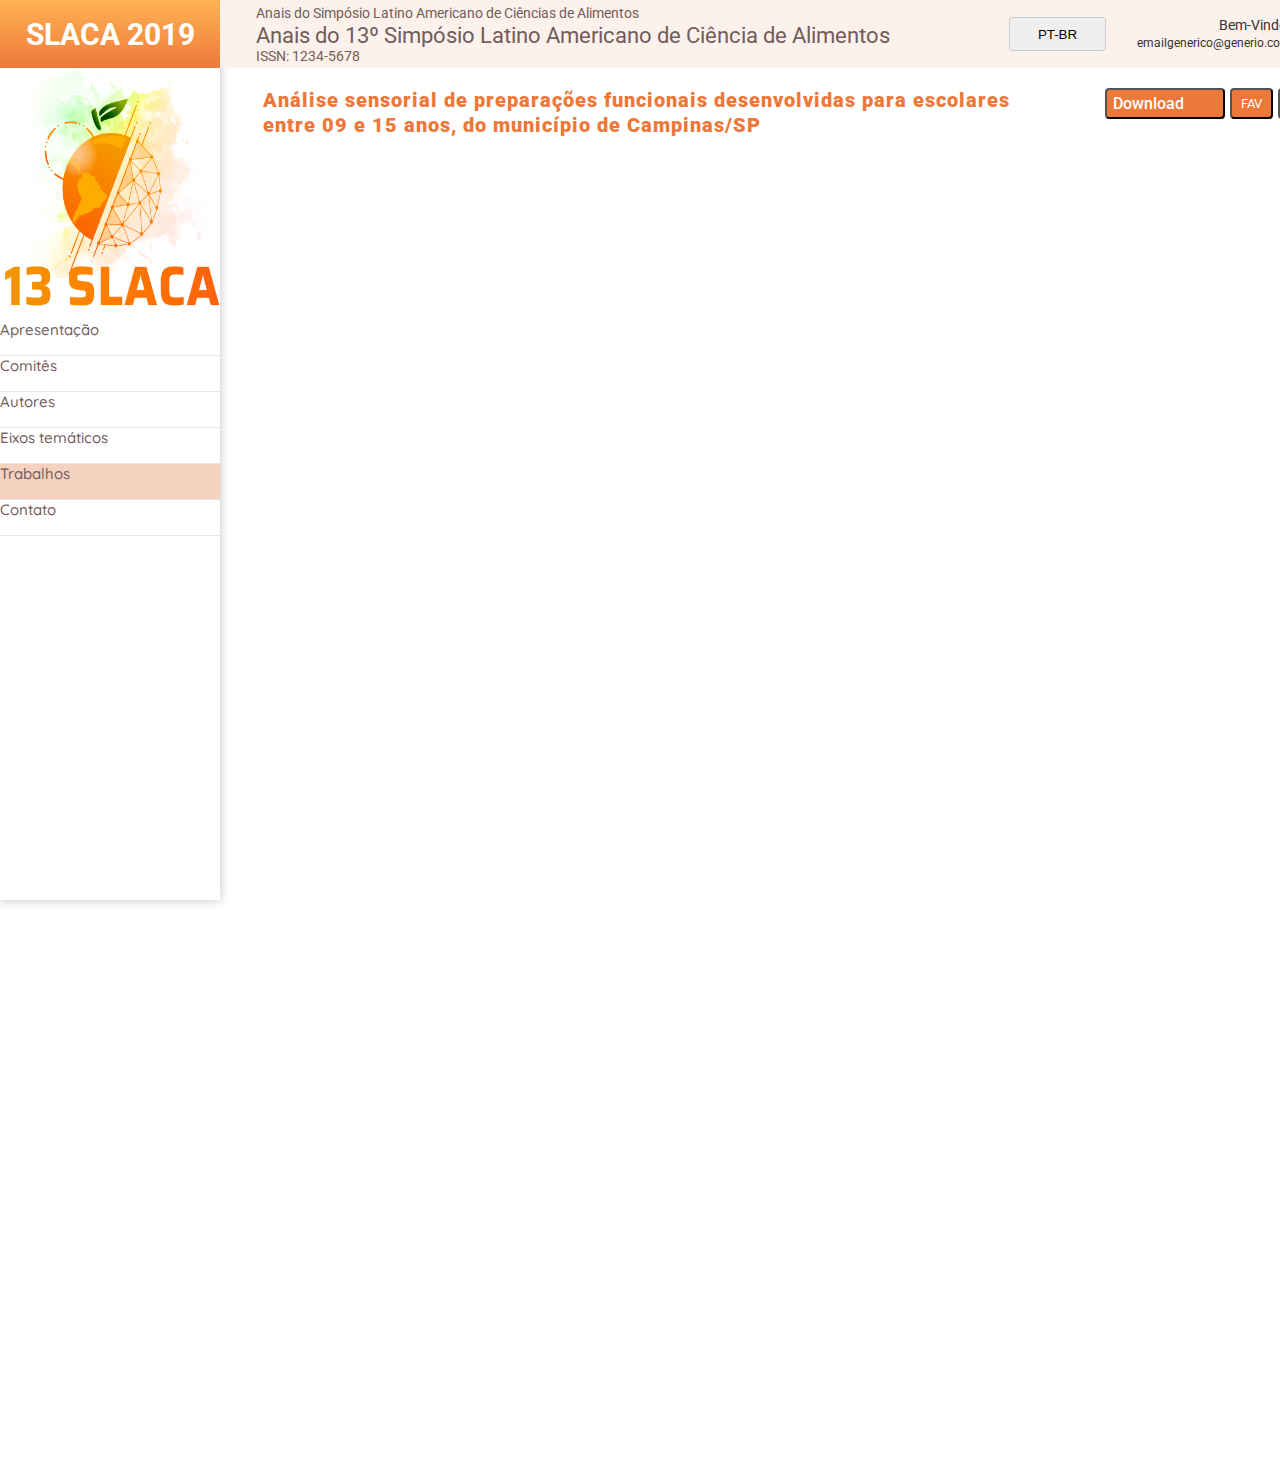
==== index.html @ f7edade9 "side-menu e header" ====
<!DOCTYPE html>
<html lang="en">
<head>
    <meta charset="UTF-8">
    <meta name="viewport" content="width=device-width, initial-scale=1.0">
    <title>Chuva-Exercício Front-End</title>

    <!--Estilos-->
    <link rel="stylesheet" href="styles/side-menu.css">    
    <link rel="stylesheet" href="styles/header.css">
    <link rel="stylesheet" href="styles/page-content.css">

    <!--Fontes-->
    <link href='https://fonts.googleapis.com/css?family=Roboto' rel='stylesheet'>
    <link href="https://fonts.googleapis.com/css2?family=Quicksand&display=swap" rel="stylesheet">
</head>
<body>
    <!-- Side-Menu -->
    <div class="sidenav">
        <div class="sidebar">
            <h2 class="nome-evento">SLACA 2019</h2>
            <img src="images/logo-slaca.png" alt="13 Slaca" width="220px" height="258px">
            <h3 class="apresentação">Apresentação</h3>
            <h3 class="comitês">Comitês</h3>
            <h3 class="autores">Autores</h3>
            <h3 class="eixos">Eixos temáticos</h3>
            <h3 class="trabalhos">Trabalhos</h3>
            <h3 class="contato">Contato</h3>
        </div>
    </div>

    <!-- Page-Content -->
    <div class="header">
        <p class="p1">Anais do Simpósio Latino Americano de Ciências de Alimentos </p>
        <p class="p2">Anais do 13º Simpósio Latino Americano de Ciência de Alimentos </p>
        <p class="p3">ISSN: 1234-5678</p>
        
        <button class="dropbtn">PT-BR</button>

        <p class="bem-vindo">Bem-Vindo!</p>
        <p class="email">emailgenerico@generio.com</p>
        <!--<img src="/images/pessoa-que-nao-existe.png" alt="pessoa-que-nao-existe">-->
    </div>

    <div class="page-content">
        <p class="titulo1">Análise sensorial de preparações funcionais desenvolvidas para escolares entre 09 e 15 anos, do município de Campinas/SP </p>

        <button class="downloadbtn">Download</button>
        <button class="favbtn">FAV</button>
        <button class="doibtn">DOI</button>

    </div>

</body>
</html>
---- styles/side-menu.css ----
.sidenav {
    position: absolute;
    width: 220px;
    left: 0px;
    top: 0px;
    bottom: 0px;
    background: #FFFFFF;
    box-shadow: 0px 0px 10px rgba(0, 0, 0, 0.25);
}
.sidebar{
    display: flex;
    flex-direction: column;
    align-items: flex-start;
    padding: 0px;

    position: absolute;
    height: 536px;
    left: 0%;
    right: 0%;
    top: 0px;
}

.nome-evento{
    background: linear-gradient(180deg, #FFB354 0%, #EE7A3A 100%);;
    position: static;
    width: 220px;
    height: 68px;
    top: 0px;
    flex: none;
    order: 0;
    align-self: center;
    flex-grow: 0;
    margin: 0px 0px;

    /* Titulo */
    font-family: 'Roboto';
    font-style: normal;
    font-weight: bold;
    font-size: 30px;
    line-height: 35px;

    display: flex;
    align-items: center;
    justify-content: center;
    text-align: center;
    color: #FFFFFF;
}

.sidenav h3{
    font-family: 'Quicksand';
    font-style: normal;
    font-weight: 500;
    font-size: 15px;
    line-height: 19px;

    margin-block-start: 0;
    margin-block-end: 0;
    margin-inline-start: 0;
    margin-inline-end: 0;

    color: #725C5C;
}
.sidenav h3.apresentação,
         h3.comitês,
         h3.autores,
         h3.eixos,
         h3.trabalhos,
         h3.contato
{
    position: static;
    width: 220px;
    height: 35px;
    left: 0px;
    right: 40%;
    flex: none;
    align-self: center;
    justify-self: center;
    flex-grow: 0;
    margin: 0px 0px;

    border-bottom: 1px solid #E7E7E7;
}
.sidebar h3.trabalhos{
    background: #f5d2c0;
}
---- styles/header.css ----
.header{
    position: absolute;
    width: 1146px;
    height: 68px;
    left: 220px;
    top: 0px;

    background: #FDF1EB;
}
p{
    position: absolute;
    margin: 0 0 0 0;;
    margin-block-start: 0;
    margin-block-end: 0;
    margin-inline-start: 0;
    margin-inline-end: 0;

    font-family: 'Roboto';
    font-style: normal;
    font-weight: normal;

    color: #725C5C;
}
.header .p1{
    width: 391px;
    height: 16px;
    left: 36px;
    top: 5px;

    font-size: 14px;
    line-height: 16px;
}
.header .p2{
    width: 643px;
    height: 26px;
    left: 36px;
    top: 23px;
    
    font-size: 22px;
    line-height: 26px;
}
.header .p3{
    width: 105px;
    height: 16px;
    left: 36px;
    top: 48px;

    font-size: 14px;
    line-height: 16px;
}

.dropbtn{
    position: absolute;
    width: 97px;
    height: 34px;
    left: 789px;
    top: 17px;

    border: 1px solid #CCCCCC;
    box-sizing: border-box;
    border-radius: 3px;
}

.header .bem-vindo{
    position: absolute;
    height: 18px;
    width: 72px;
    top: 17px;
    left: 999px;

    line-height: 17px;
    font-size: 14px;

    text-align: right;

    color: #333333
}

.header .email{
    position: absolute;
    width: 163px;
    height: 15px;
    left: 908px;
    top: 36px;

    font-size: 12px;
    line-height: 15px;
    
    text-align: right;
    
    color: #333333;
}

/*.header img{
    position: absolute;
    left: 94.05%;
    right: 3.3%;
    top: 27.48%;
    bottom: 27.48%;

    background: #F5F5F5;
    border: 1px solid #F5F5F5;
    box-sizing: border-box;
}*/
---- styles/page-content.css ----
.page-content{
    position: absolute;
    width: 1059px;
    height: 1382px;
    left: 263px;
    top: 88px;
}

.titulo1{
    position: absolute;
    height: 54px;
    left: 0px;
    right: 273px;
    top: 0px;

    font-family: 'Roboto';
    font-style: normal;
    font-weight: 900;
    font-size: 20px;
    line-height: 25px;

    letter-spacing: 0.05em;

    color: #ED7839;
}

.downloadbtn{
    position: absolute;
    left: 79.51%;
    right: 9.16%;
    top: 0%;
    bottom: 97.76%;

    background: #ED7839;
    border-radius: 4px;

    color: #FFFFFF;
    font-family: Roboto;
    font-style: normal;
    font-weight: 500;
    font-size: 16px;
    line-height: 19px;
    display: flex;
    align-items: center;
    text-align: center;
}

.favbtn{
    position: absolute;
    left: 91.31%;
    right: 4.63%;
    top: 0%;
    bottom: 97.76%;
    
    background: #ED7839;
    border-radius: 4px;

    font-family: 'Roboto';

    color: #FFFFFF;
}

.doibtn{
    position: absolute;
    left: 95.85%;
    right: 0.09%;
    top: 0%;
    bottom: 97.76%;

    background: #ED7839;
    border-radius: 4px;

    font-family: 'Roboto';
    color: #FFFFFF;
    
}
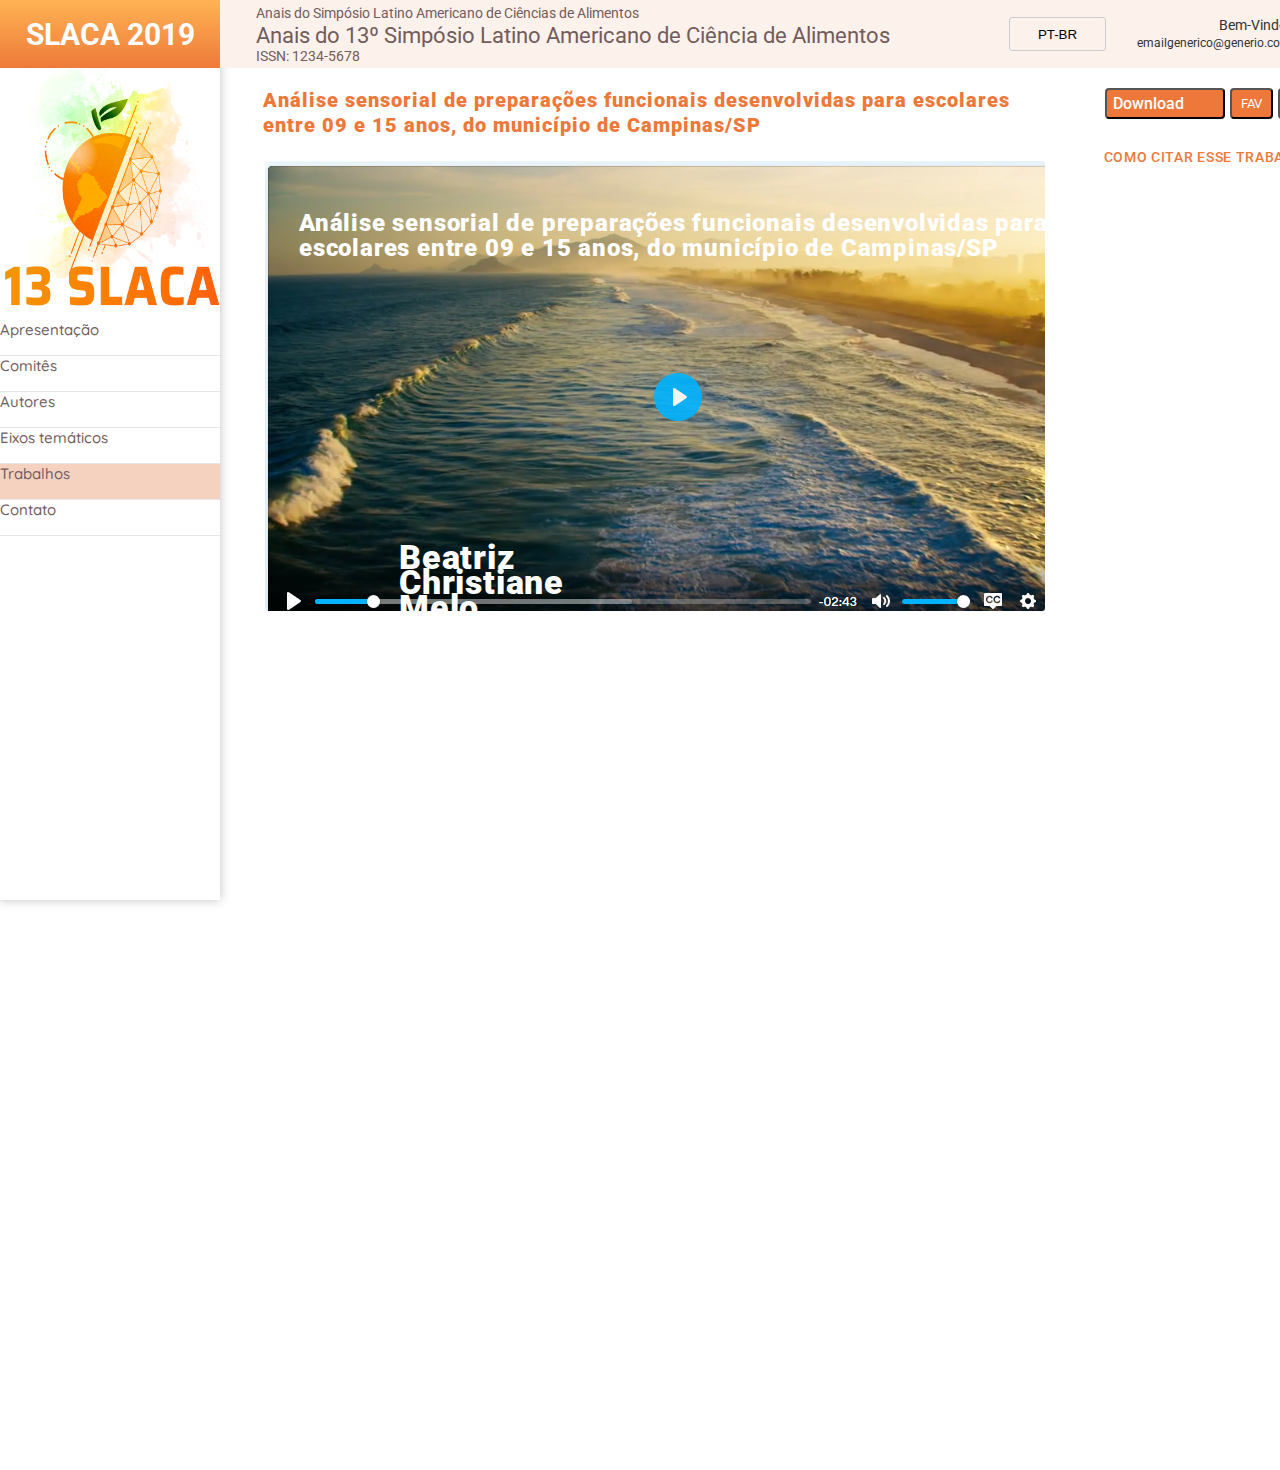
==== commit aaba54d6: "Page Content-Video" ====
--- a/index.html
+++ b/index.html
@@ -43,12 +43,23 @@
     </div>
 
     <div class="page-content">
-        <p class="titulo1">Análise sensorial de preparações funcionais desenvolvidas para escolares entre 09 e 15 anos, do município de Campinas/SP </p>
+        <p class="page-titulo">Análise sensorial de preparações funcionais desenvolvidas para escolares entre 09 e 15 anos, do município de Campinas/SP </p>
 
-        <button class="downloadbtn">Download</button>
+        <button class="downloadbtn" type="button" onclick="alert('Download iniciado')">Download</button>
         <button class="favbtn">FAV</button>
         <button class="doibtn">DOI</button>
 
+        <p class="citacao">COMO CITAR ESSE TRABALHO?</p>
+
+        <div class="video-apresentacao">
+            <h3 class="video-titulo">Análise sensorial de preparações funcionais desenvolvidas para escolares entre 09 e 15 anos, do município de Campinas/SP </h3>
+            <h3 class="video-nome">Beatriz Christiane Melo</h3>
+            <h5 class="video-universidade">FCA / Universidade Estadual de Campinas</h5>
+        </div>
+
+        <div class="detalhes">
+            
+        </div>
     </div>
 
 </body>
--- a/styles/header.css
+++ b/styles/header.css
@@ -7,7 +7,7 @@
 
     background: #FDF1EB;
 }
-p{
+.header p{
     position: absolute;
     margin: 0 0 0 0;;
     margin-block-start: 0;
@@ -59,6 +59,8 @@
     border: 1px solid #CCCCCC;
     box-sizing: border-box;
     border-radius: 3px;
+
+    background: #FDF1EB;
 }
 
 .header .bem-vindo{
--- a/styles/page-content.css
+++ b/styles/page-content.css
@@ -6,12 +6,12 @@
     top: 88px;
 }
 
-.titulo1{
+.page-titulo{
     position: absolute;
     height: 54px;
     left: 0px;
     right: 273px;
-    top: 0px;
+    margin-top: 0px;
 
     font-family: 'Roboto';
     font-style: normal;
@@ -74,3 +74,86 @@
     color: #FFFFFF;
     
 }
+
+.citacao{
+    position: absolute;
+    height: 25px;
+    left: 820px;
+    right: 0px;
+    top: 43px;
+    
+    font-family: 'Roboto';
+    font-style: normal;
+    font-weight: 500;
+    font-size: 14px;
+    line-height: 25px;
+    
+    text-align: right;
+    letter-spacing: 0.05em;
+    
+    color: #ED7839;
+}
+.video-apresentacao{
+    display: flex;
+    position: absolute;
+    width: 780px;
+    height: 450px;
+    left: 2px;
+    top: 73px;
+    
+    font-family: 'Roboto';
+    font-style: normal;
+    letter-spacing: 0.05em;
+    line-height: 25px;
+    
+
+    background: url('../images/imagem-video.png');
+    background-color: rgba(141, 53, 6, 0.5);
+    border-radius: 3px;
+}
+
+.video-titulo{
+    position: relative;
+    height: 54px;
+    left: 34px;
+    right: 291px;
+    top: 50px;
+    margin: 0;
+
+    font-weight: 900;
+    font-size: 24px;
+    
+
+    color: #FFFFFF;
+}
+
+.video-nome {
+    position: absolute;
+    display: flex;
+    height: 36px;
+    left: 134px;
+    right: 400px;
+    top: 384px;
+    margin: 0;
+
+    font-weight: 900;
+    font-size: 34px;
+    
+    
+
+    color: #FFFFFF;
+}
+
+.video-universidade{
+    position: absolute;
+    height: 27px;
+    left: 136px;
+    right: 506px;
+    top: 425px;
+
+    font-weight: 900;
+    font-size: 20px;
+    text-align: justify;
+    
+    color: #FFFFFF;
+}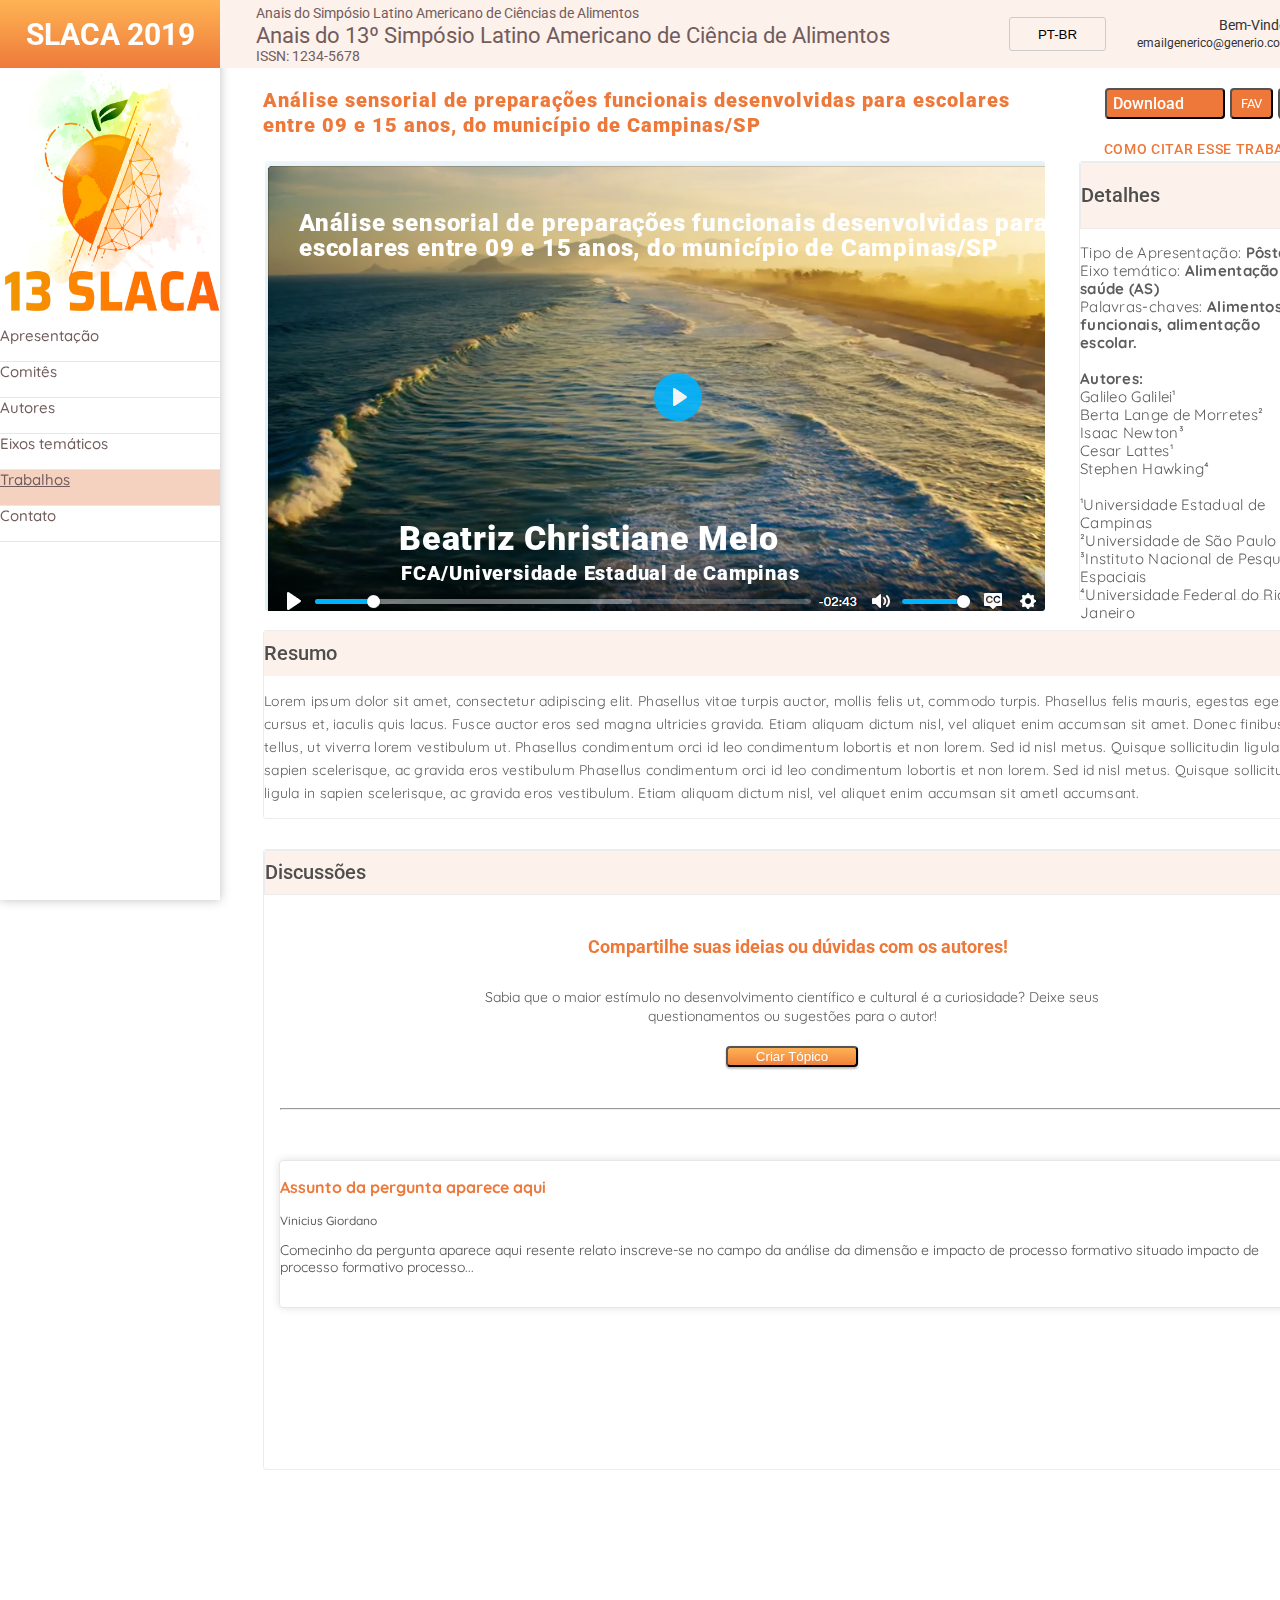
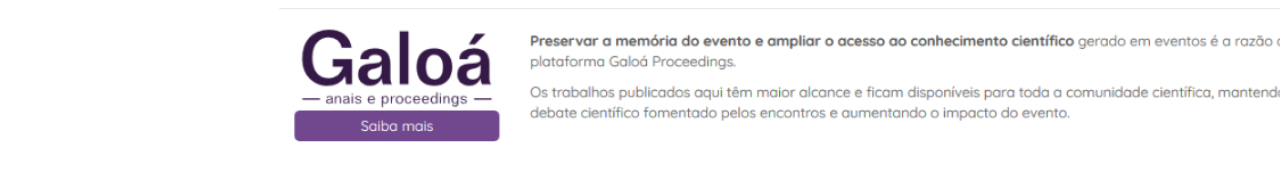
==== commit 1171275e: "Finalizando Page-content e Footer" ====
--- a/index.html
+++ b/index.html
@@ -1,31 +1,34 @@
 <!DOCTYPE html>
 <html lang="en">
+
 <head>
     <meta charset="UTF-8">
     <meta name="viewport" content="width=device-width, initial-scale=1.0">
     <title>Chuva-Exercício Front-End</title>
 
     <!--Estilos-->
-    <link rel="stylesheet" href="styles/side-menu.css">    
+    <link rel="stylesheet" href="styles/side-menu.css">
     <link rel="stylesheet" href="styles/header.css">
     <link rel="stylesheet" href="styles/page-content.css">
+    <link rel="stylesheet" href="styles/footer.css">
 
     <!--Fontes-->
     <link href='https://fonts.googleapis.com/css?family=Roboto' rel='stylesheet'>
     <link href="https://fonts.googleapis.com/css2?family=Quicksand&display=swap" rel="stylesheet">
 </head>
+
 <body>
     <!-- Side-Menu -->
     <div class="sidenav">
         <div class="sidebar">
             <h2 class="nome-evento">SLACA 2019</h2>
             <img src="images/logo-slaca.png" alt="13 Slaca" width="220px" height="258px">
-            <h3 class="apresentação">Apresentação</h3>
-            <h3 class="comitês">Comitês</h3>
-            <h3 class="autores">Autores</h3>
-            <h3 class="eixos">Eixos temáticos</h3>
-            <h3 class="trabalhos">Trabalhos</h3>
-            <h3 class="contato">Contato</h3>
+            <a class="apresentação">Apresentação</a>
+            <a class="comitês">Comitês</a>
+            <a class="autores">Autores</a>
+            <a class="eixos">Eixos temáticos</a>
+            <a href="#" class="trabalhos">Trabalhos</a>
+            <a class="contato">Contato</a>
         </div>
     </div>
 
@@ -34,7 +37,7 @@
         <p class="p1">Anais do Simpósio Latino Americano de Ciências de Alimentos </p>
         <p class="p2">Anais do 13º Simpósio Latino Americano de Ciência de Alimentos </p>
         <p class="p3">ISSN: 1234-5678</p>
-        
+
         <button class="dropbtn">PT-BR</button>
 
         <p class="bem-vindo">Bem-Vindo!</p>
@@ -43,7 +46,8 @@
     </div>
 
     <div class="page-content">
-        <p class="page-titulo">Análise sensorial de preparações funcionais desenvolvidas para escolares entre 09 e 15 anos, do município de Campinas/SP </p>
+        <p class="page-titulo">Análise sensorial de preparações funcionais desenvolvidas para escolares entre 09 e 15
+            anos, do município de Campinas/SP </p>
 
         <button class="downloadbtn" type="button" onclick="alert('Download iniciado')">Download</button>
         <button class="favbtn">FAV</button>
@@ -52,15 +56,76 @@
         <p class="citacao">COMO CITAR ESSE TRABALHO?</p>
 
         <div class="video-apresentacao">
-            <h3 class="video-titulo">Análise sensorial de preparações funcionais desenvolvidas para escolares entre 09 e 15 anos, do município de Campinas/SP </h3>
+            <h3 class="video-titulo">Análise sensorial de preparações funcionais desenvolvidas para escolares entre 09 e
+                15 anos, do município de Campinas/SP </h3>
             <h3 class="video-nome">Beatriz Christiane Melo</h3>
-            <h5 class="video-universidade">FCA / Universidade Estadual de Campinas</h5>
+            <h5 class="video-universidade">FCA/Universidade Estadual de Campinas</h5>
         </div>
 
         <div class="detalhes">
-            
+            <div class="detalhes-header">
+                <p>Detalhes</p>
+            </div>
+            <p class="detalhes-poster">Tipo de Apresentação: <b>Pôster</b> <br>
+                Eixo temático: <b>Alimentação e saúde (AS)</b> <br>
+                Palavras-chaves: <b>Alimentos funcionais, alimentação escolar.</b>
+                <br>
+                <br>
+                
+                <b>Autores:</b>
+                <br>
+                Galileo Galilei¹ <br>
+                Berta Lange de Morretes² <br>
+                Isaac Newton³<br>
+                Cesar Lattes¹<br>
+                Stephen Hawking⁴
+                <br>
+                <br>
+                ¹Universidade Estadual de Campinas <br>
+                ²Universidade de São Paulo <br>
+                ³Instituto Nacional de Pesquisas Espaciais <br>
+                ⁴Universidade Federal do Rio de Janeiro</p>
+        </div>
+        
+        <div class="resumo">
+            <div class="resumo-header">
+                <p>Resumo</p>
+            </div>
+            <div class="resumo-texto">
+                <p>Lorem ipsum dolor sit amet, consectetur adipiscing elit. 
+                    Phasellus vitae turpis auctor, mollis felis ut, commodo turpis. 
+                    Phasellus felis mauris, egestas eget cursus et, iaculis quis lacus. 
+                    Fusce auctor eros sed magna ultricies gravida. Etiam aliquam dictum nisl, 
+                    vel aliquet enim accumsan sit amet. Donec finibus nisi tellus, ut viverra lorem vestibulum ut.  
+                    Phasellus condimentum orci id leo condimentum lobortis et non lorem. Sed id nisl metus. 
+                    Quisque sollicitudin ligula in sapien scelerisque, ac gravida eros vestibulum 
+                    Phasellus condimentum orci id leo condimentum lobortis et non lorem. Sed id nisl metus. 
+                    Quisque sollicitudin ligula in sapien scelerisque, ac gravida eros vestibulum.  
+                    Etiam aliquam dictum nisl, vel aliquet enim accumsan sit ametl accumsant.</p>
+            </div>
+        </div>
+
+        <div class="topicos">
+            <div class="topicos-header">
+                <p>Discussões</p>
+            </div>
+
+            <h4 class="topicos-titulo">Compartilhe suas ideias ou dúvidas com os autores!</h4>
+            <p class="topicos-subtitulo">Sabia que o maior estímulo no desenvolvimento científico e cultural é a curiosidade? Deixe seus questionamentos ou sugestões para o autor!</p>
+            <button class="topicos-criar">Criar Tópico</button>
+            <hr>
+            <div class="topicos-discussao">
+                <p class="discussao-assunto">Assunto da pergunta aparece aqui</p>
+                <p class="discussao-autor">Vinicius Giordano</p>
+                <p class="discussao-pergunta">Comecinho da pergunta aparece aqui resente relato inscreve-se no campo da análise da dimensão e impacto de processo formativo situado impacto de processo formativo processo...</p>
+            </div>        
+        </div>
+
+        <div class="rodape">
+            <img src="images/galoa-footer.png" alt="Galoá anais e proceedings">
         </div>
     </div>
 
 </body>
+
 </html>--- a/styles/side-menu.css
+++ b/styles/side-menu.css
@@ -1,9 +1,11 @@
 .sidenav {
-    position: absolute;
+    position: fixed;
     width: 220px;
+    height: auto;
     left: 0px;
     top: 0px;
     bottom: 0px;
+    
     background: #FFFFFF;
     box-shadow: 0px 0px 10px rgba(0, 0, 0, 0.25);
 }
@@ -14,7 +16,7 @@
     padding: 0px;
 
     position: absolute;
-    height: 536px;
+    height: 1000px;
     left: 0%;
     right: 0%;
     top: 0px;
@@ -46,7 +48,7 @@
     color: #FFFFFF;
 }
 
-.sidenav h3{
+.sidenav a{
     font-family: 'Quicksand';
     font-style: normal;
     font-weight: 500;
@@ -60,12 +62,12 @@
 
     color: #725C5C;
 }
-.sidenav h3.apresentação,
-         h3.comitês,
-         h3.autores,
-         h3.eixos,
-         h3.trabalhos,
-         h3.contato
+.sidenav a.apresentação,
+         a.comitês,
+         a.autores,
+         a.eixos,
+         a.trabalhos,
+         a.contato
 {
     position: static;
     width: 220px;
@@ -80,6 +82,6 @@
 
     border-bottom: 1px solid #E7E7E7;
 }
-.sidebar h3.trabalhos{
+.sidebar a.trabalhos{
     background: #f5d2c0;
 }--- a/styles/page-content.css
+++ b/styles/page-content.css
@@ -5,7 +5,13 @@
     left: 263px;
     top: 88px;
 }
-
+hr{
+    position: absolute;
+    width: 1027px;
+    height: 0px;
+    left: 16px;
+    top: 250px;
+}
 .page-titulo{
     position: absolute;
     height: 54px;
@@ -78,9 +84,9 @@
 .citacao{
     position: absolute;
     height: 25px;
-    left: 820px;
+    left: 810px;
     right: 0px;
-    top: 43px;
+    top: 35px;
     
     font-family: 'Roboto';
     font-style: normal;
@@ -132,14 +138,12 @@
     display: flex;
     height: 36px;
     left: 134px;
-    right: 400px;
-    top: 384px;
+    top: 365px;
+    /* right: 473px; */
     margin: 0;
 
     font-weight: 900;
     font-size: 34px;
-    
-    
 
     color: #FFFFFF;
 }
@@ -148,12 +152,250 @@
     position: absolute;
     height: 27px;
     left: 136px;
-    right: 506px;
-    top: 425px;
+    /* right: 506px; */
+    top: 400px;
+    margin: 0;
 
     font-weight: 900;
     font-size: 20px;
     text-align: justify;
     
     color: #FFFFFF;
+}
+
+.detalhes{
+    position: absolute;
+    width: 242px;
+    height: 439px;
+    left: 816px;
+    top: 73px;
+
+    border: 1px solid #ECECEC;
+    box-sizing: border-box;
+    border-radius: 3px 3px 0px 0px;
+
+}
+
+.detalhes-header{    
+    background: #FDF1EB;
+    border: 1px solid #ECECEC;
+    box-sizing: border-box;
+    border-radius: 3px 3px 0px 0px;
+
+    font-family: 'Roboto';
+    font-style: normal;
+    font-weight: 500;
+    font-size: 20px;
+    line-height: 25px;
+    
+    display: flex;
+    align-items: center;
+    
+    color: #4E4E4E;
+} 
+
+.detalhes-poster{
+    font-family: 'Quicksand';
+    font-style: normal;
+    font-weight: normal;
+    font-size: 15px;
+    line-height: 120%;
+    
+    letter-spacing: 0.02em;
+    
+    color: #5C5C5C;
+}
+
+.resumo{    
+    position: absolute;
+    width: 1058px;
+    height: 189px;
+    left: 0px;
+    top: 542px;
+
+    border: 1px solid #ECECEC;
+    box-sizing: border-box;
+    border-radius: 3px;
+}
+.resumo-header{
+    width: 1058px;
+    height: 45px;
+    left: 0px;
+    top: 542px;
+
+    font-family: 'Roboto';
+    font-style: normal;
+    font-weight: 500;
+    font-size: 20px;
+    line-height: 25px;
+    
+    display: flex;
+    align-items: center;
+    
+    color: #4E4E4E;
+
+    background: #FDF1EB;
+}
+
+.resumo-texto{
+    font-family: 'Quicksand';
+    font-style: normal;
+    font-weight: normal;
+    font-size: 14px;
+    line-height: 23px;
+    letter-spacing: 0.02em;
+    
+    color: #5C5C5C;
+    
+    
+    /* Inside Auto Layout */
+    
+    flex: none;
+    order: 0;
+    align-self: stretch;
+    flex-grow: 0;
+    margin: 0px 0px;
+}
+
+.topicos{
+    position: absolute;
+    width: 1058px;
+    height: 621px;
+    left: 0px;
+    top: 761px;
+
+    border: 1px solid #ECECEC;
+    box-sizing: border-box;
+    border-radius: 3px;
+}
+.topicos-header{
+    width: 1058px;
+    height: 45px;
+    left: 0px;
+    top: 761px;
+    
+    font-family: 'Roboto';
+    font-style: normal;
+    font-weight: 500;
+    font-size: 20px;
+    line-height: 25px;
+    
+    display: flex;
+    align-items: center;
+    
+    color: #4E4E4E;
+
+    background: #FDF1EB;
+    border: 1px solid #ECECEC;
+    box-sizing: border-box;
+    border-radius: 3px 3px 0px 0px;
+}
+.topicos h4{
+    position: absolute;
+    left: 30.64%;
+    right: 29.51%;
+    top: 10%;
+    bottom: 39%;
+    
+    font-family: 'Roboto';
+    font-style: normal;
+    font-weight: bold;
+    font-size: 18px;
+    line-height: 21px;
+    
+    color: #ED7839;
+    
+}
+.topicos-subtitulo {
+    position: absolute;
+    left: 20.44%;
+    right: 20.44%;
+    top: 20%;
+    bottom: 28.15%;
+    
+    font-family: 'Quicksand';
+    font-style: normal;
+    font-weight: normal;
+    font-size: 14px;
+    line-height: 19px;
+    text-align: center;
+    
+    color: #595959;
+    
+}
+.topicos-criar{
+    position: absolute;
+    left: 43.72%;
+    right: 43.72%;
+    bottom: 65%;
+    
+    color: #FFFFFF;
+
+    background: linear-gradient(180deg, #FEB254 0%, #F0813D 100%);
+    box-shadow: 0px 0px 2px rgba(0, 0, 0, 0.12), 0px 2px 2px rgba(0, 0, 0, 0.24);
+    border-radius: 4px;
+}
+
+.topicos-discussao{
+    position: absolute;
+    width: 1028px;
+    height: 148px;
+    left: 15px;
+    top: 1054px;
+    left: 1.42%;
+    right: 1.51%;
+    top: 50%;
+    bottom: 13.02%;
+
+    background: #FFFFFF;
+    border: 1px solid #E7E7E7;
+    box-sizing: border-box;
+    box-shadow: 0px 0px 8px rgba(0, 0, 0, 0.12);
+    border-radius: 4px;
+}
+
+.discussao-assunto{
+    left: 3.7%;
+    right: 71.09%;
+    top: 77.5%;
+    bottom: 21.06%;
+    
+    font-family: 'Quicksand';
+    font-style: normal;
+    font-weight: bold;
+    font-size: 16px;
+    line-height: 20px;
+    
+    color: #ED7839;
+}
+
+.discussao-autor{
+    left: 3.7%;
+    right: 45.11%;
+    top: 79.16%;
+    bottom: 19.75%;
+    
+    font-family: 'Quicksand';
+    font-style: normal;
+    font-weight: 500;
+    font-size: 12px;
+    line-height: 15px;
+    
+    color: #5C5C5C;
+}
+
+.discussao-pergunta{
+    left: 3.7%;
+    right: 3.7%;
+    top: 80.97%;
+    bottom: 16.5%;
+    
+    font-family: 'Quicksand';
+    font-style: normal;
+    font-weight: normal;
+    font-size: 14px;
+    line-height: 17px;
+    
+    color: #4D4D4D;
+    
 }--- a/styles/footer.css
+++ b/styles/footer.css
@@ -0,0 +1,14 @@
+.rodape{
+    position: absolute;
+    width: 1146px;
+    height: 181px;
+    top: 1520px;
+}
+
+.rodape img{
+    position: absolute;
+    height: 181px;
+    right: 1.01%;
+    top: 0%;
+    bottom: 0%;
+}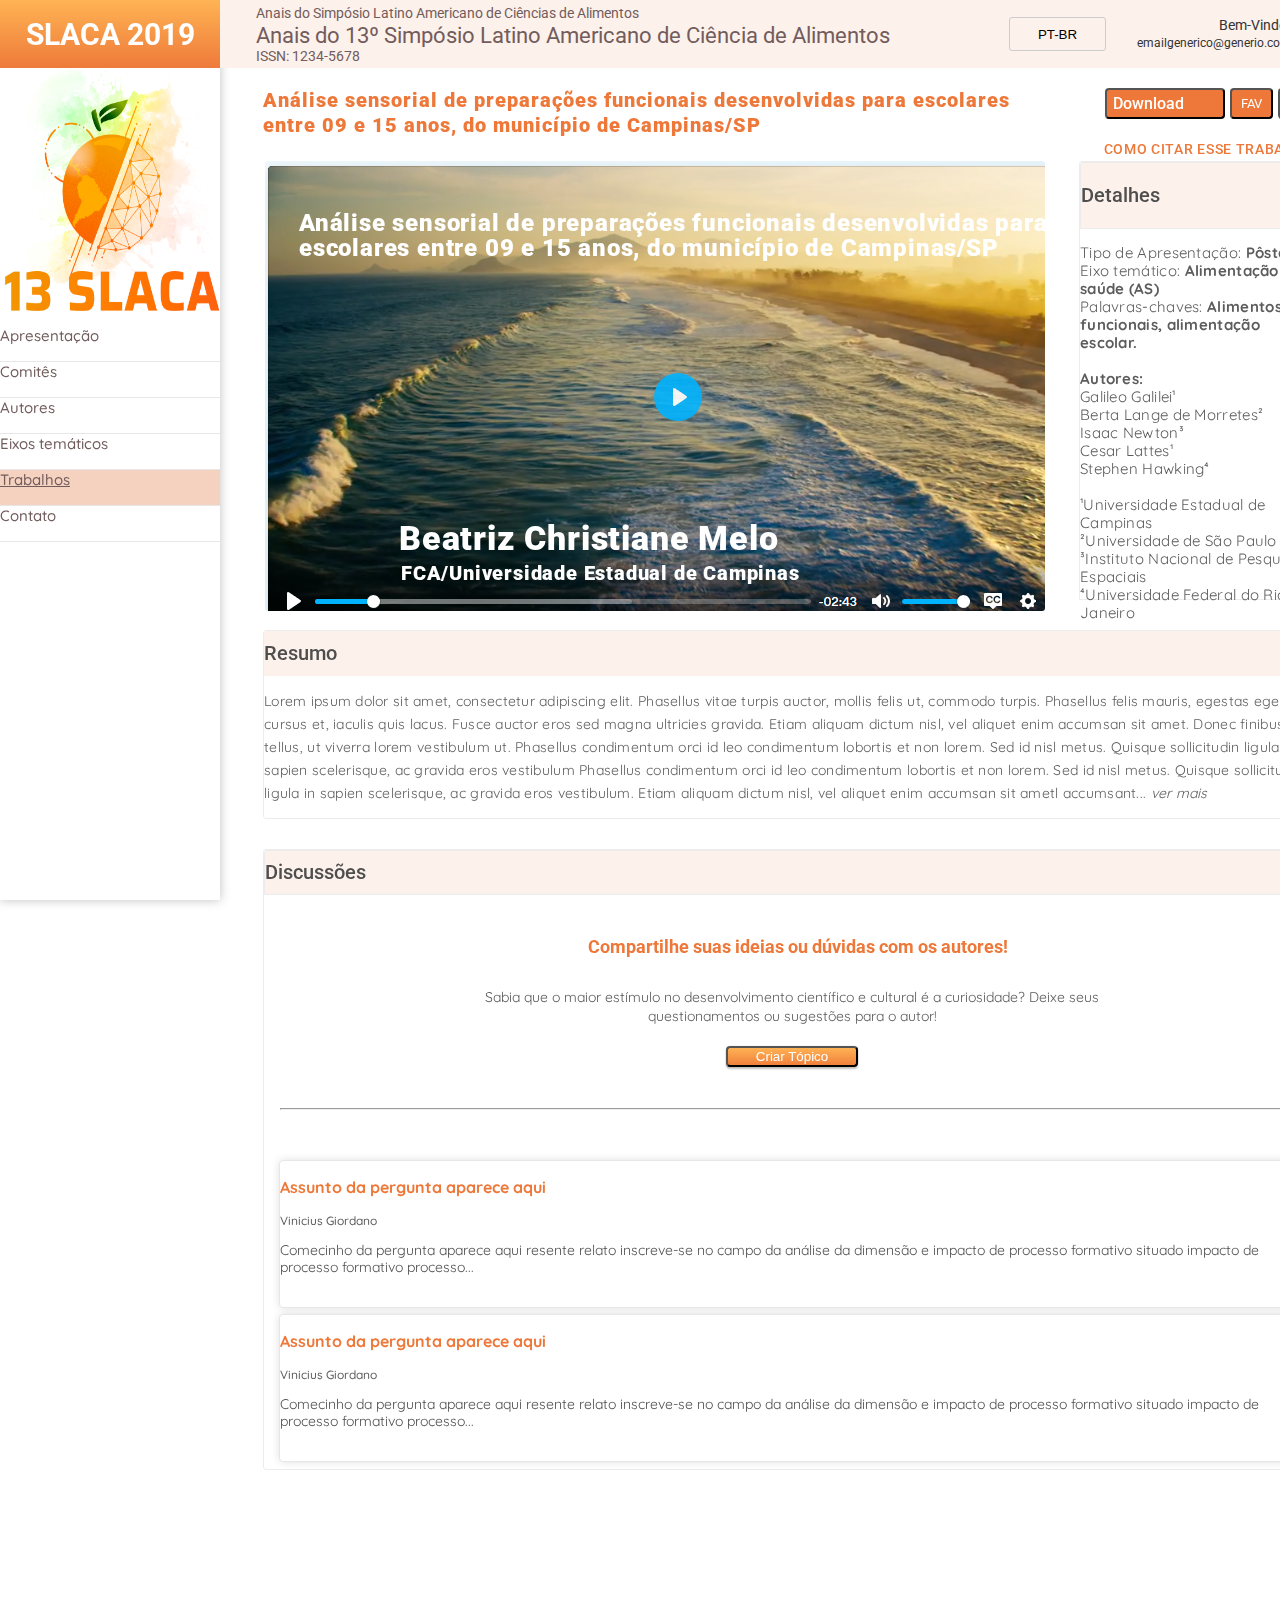
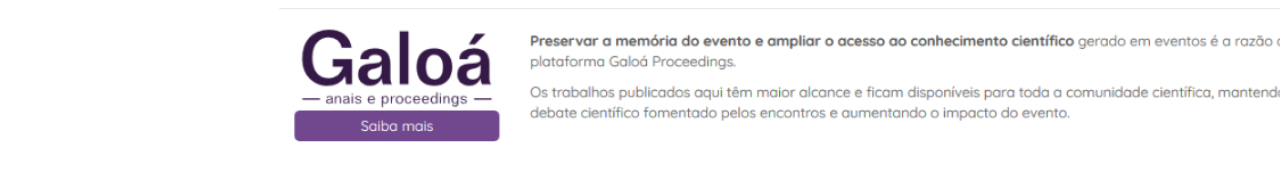
==== commit 9468518e: "Pequena alteração" ====
--- a/index.html
+++ b/index.html
@@ -11,6 +11,9 @@
     <link rel="stylesheet" href="styles/header.css">
     <link rel="stylesheet" href="styles/page-content.css">
     <link rel="stylesheet" href="styles/footer.css">
+
+    <!--Scripts-->
+    
 
     <!--Fontes-->
     <link href='https://fonts.googleapis.com/css?family=Roboto' rel='stylesheet'>
@@ -49,7 +52,7 @@
         <p class="page-titulo">Análise sensorial de preparações funcionais desenvolvidas para escolares entre 09 e 15
             anos, do município de Campinas/SP </p>
 
-        <button class="downloadbtn" type="button" onclick="alert('Download iniciado')">Download</button>
+        <button class="downloadbtn" type="button">Download</button>
         <button class="favbtn">FAV</button>
         <button class="doibtn">DOI</button>
 
@@ -101,24 +104,29 @@
                     Quisque sollicitudin ligula in sapien scelerisque, ac gravida eros vestibulum 
                     Phasellus condimentum orci id leo condimentum lobortis et non lorem. Sed id nisl metus. 
                     Quisque sollicitudin ligula in sapien scelerisque, ac gravida eros vestibulum.  
-                    Etiam aliquam dictum nisl, vel aliquet enim accumsan sit ametl accumsant.</p>
+                    Etiam aliquam dictum nisl, vel aliquet enim accumsan sit ametl accumsant... <i>ver mais</i></p>
             </div>
         </div>
 
-        <div class="topicos">
+        <div class="topicos" id="topicos">
             <div class="topicos-header">
                 <p>Discussões</p>
             </div>
 
             <h4 class="topicos-titulo">Compartilhe suas ideias ou dúvidas com os autores!</h4>
             <p class="topicos-subtitulo">Sabia que o maior estímulo no desenvolvimento científico e cultural é a curiosidade? Deixe seus questionamentos ou sugestões para o autor!</p>
-            <button class="topicos-criar">Criar Tópico</button>
+            <button class="topicos-criar" id="cria-topico">Criar Tópico</button>
             <hr>
             <div class="topicos-discussao">
                 <p class="discussao-assunto">Assunto da pergunta aparece aqui</p>
                 <p class="discussao-autor">Vinicius Giordano</p>
                 <p class="discussao-pergunta">Comecinho da pergunta aparece aqui resente relato inscreve-se no campo da análise da dimensão e impacto de processo formativo situado impacto de processo formativo processo...</p>
-            </div>        
+            </div>  
+            <div class="topicos-discussao2">
+                <p class="discussao-assunto2">Assunto da pergunta aparece aqui</p>
+                <p class="discussao-autor2">Vinicius Giordano</p>
+                <p class="discussao-pergunta2">Comecinho da pergunta aparece aqui resente relato inscreve-se no campo da análise da dimensão e impacto de processo formativo situado impacto de processo formativo processo...</p>
+            </div>      
         </div>
 
         <div class="rodape">
--- a/styles/page-content.css
+++ b/styles/page-content.css
@@ -398,4 +398,66 @@
     
     color: #4D4D4D;
     
+}
+.topicos-discussao2{
+    position: absolute;
+    width: 1028px;
+    height: 148px;
+    left: 15px;
+    top: 1219px;
+    left: 1.42%;
+    right: 1.51%;
+    top: 75%;
+    bottom: 1.09%;
+
+    background: #FFFFFF;
+    border: 1px solid #E7E7E7;
+    box-sizing: border-box;
+    box-shadow: 0px 0px 8px rgba(0, 0, 0, 0.12);
+    border-radius: 4px;
+}
+.discussao-assunto2{
+    left: 3.7%;
+    right: 71.09%;
+    top: 89.44%;
+    bottom: 9.12%;
+    
+    font-family: 'Quicksand';
+    font-style: normal;
+    font-weight: bold;
+    font-size: 16px;
+    line-height: 20px;
+    
+    color: #ED7839;
+}
+
+.discussao-autor2{
+    left: 3.7%;
+    right: 45.11%;
+    top: 91.1%;
+    bottom: 7.81%;
+    
+    font-family: 'Quicksand';
+    font-style: normal;
+    font-weight: 500;
+    font-size: 12px;
+    line-height: 15px;
+
+    color: #5C5C5C;
+}
+
+.discussao-pergunta2{
+    left: 3.7%;
+    right: 3.7%;
+    top: 92.91%;
+    bottom: 4.56%;
+    
+    font-family: 'Quicksand';
+    font-style: normal;
+    font-weight: normal;
+    font-size: 14px;
+    line-height: 17px;
+    
+    color: #4D4D4D;
+    
 }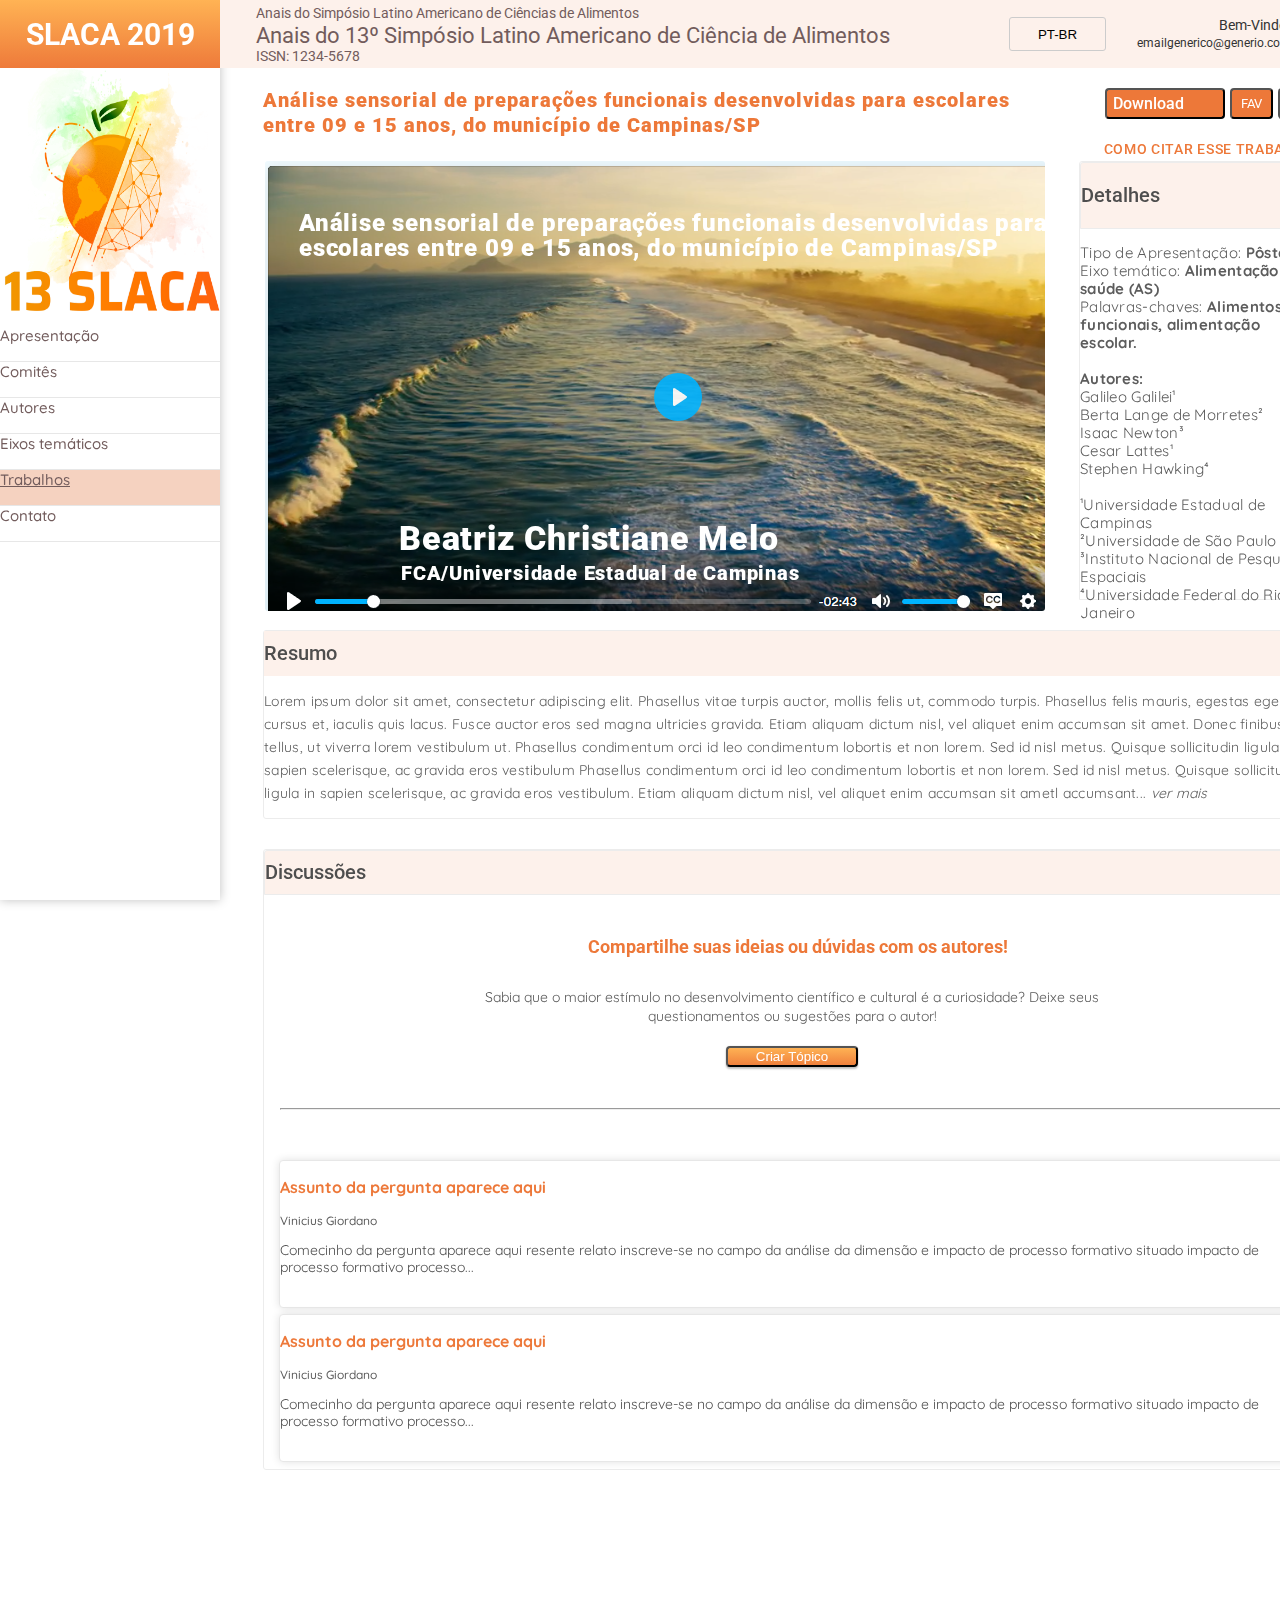
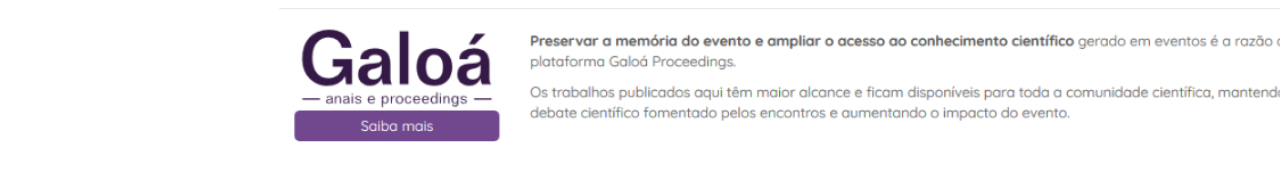
==== commit 449a5cb7: "Ultima correção" ====
--- a/index.html
+++ b/index.html
@@ -30,7 +30,7 @@
             <a class="comitês">Comitês</a>
             <a class="autores">Autores</a>
             <a class="eixos">Eixos temáticos</a>
-            <a href="#" class="trabalhos">Trabalhos</a>
+            <a href="index.html" class="trabalhos">Trabalhos</a>
             <a class="contato">Contato</a>
         </div>
     </div>
@@ -115,7 +115,7 @@
 
             <h4 class="topicos-titulo">Compartilhe suas ideias ou dúvidas com os autores!</h4>
             <p class="topicos-subtitulo">Sabia que o maior estímulo no desenvolvimento científico e cultural é a curiosidade? Deixe seus questionamentos ou sugestões para o autor!</p>
-            <button class="topicos-criar" id="cria-topico">Criar Tópico</button>
+            <button class="topicos-criar" onclick="window.location.href = 'views/criando-topico.html'">Criar Tópico</button>
             <hr>
             <div class="topicos-discussao">
                 <p class="discussao-assunto">Assunto da pergunta aparece aqui</p>
--- a/styles/header.css
+++ b/styles/header.css
@@ -91,16 +91,4 @@
     text-align: right;
     
     color: #333333;
-}
-
-/*.header img{
-    position: absolute;
-    left: 94.05%;
-    right: 3.3%;
-    top: 27.48%;
-    bottom: 27.48%;
-
-    background: #F5F5F5;
-    border: 1px solid #F5F5F5;
-    box-sizing: border-box;
-}*/+}